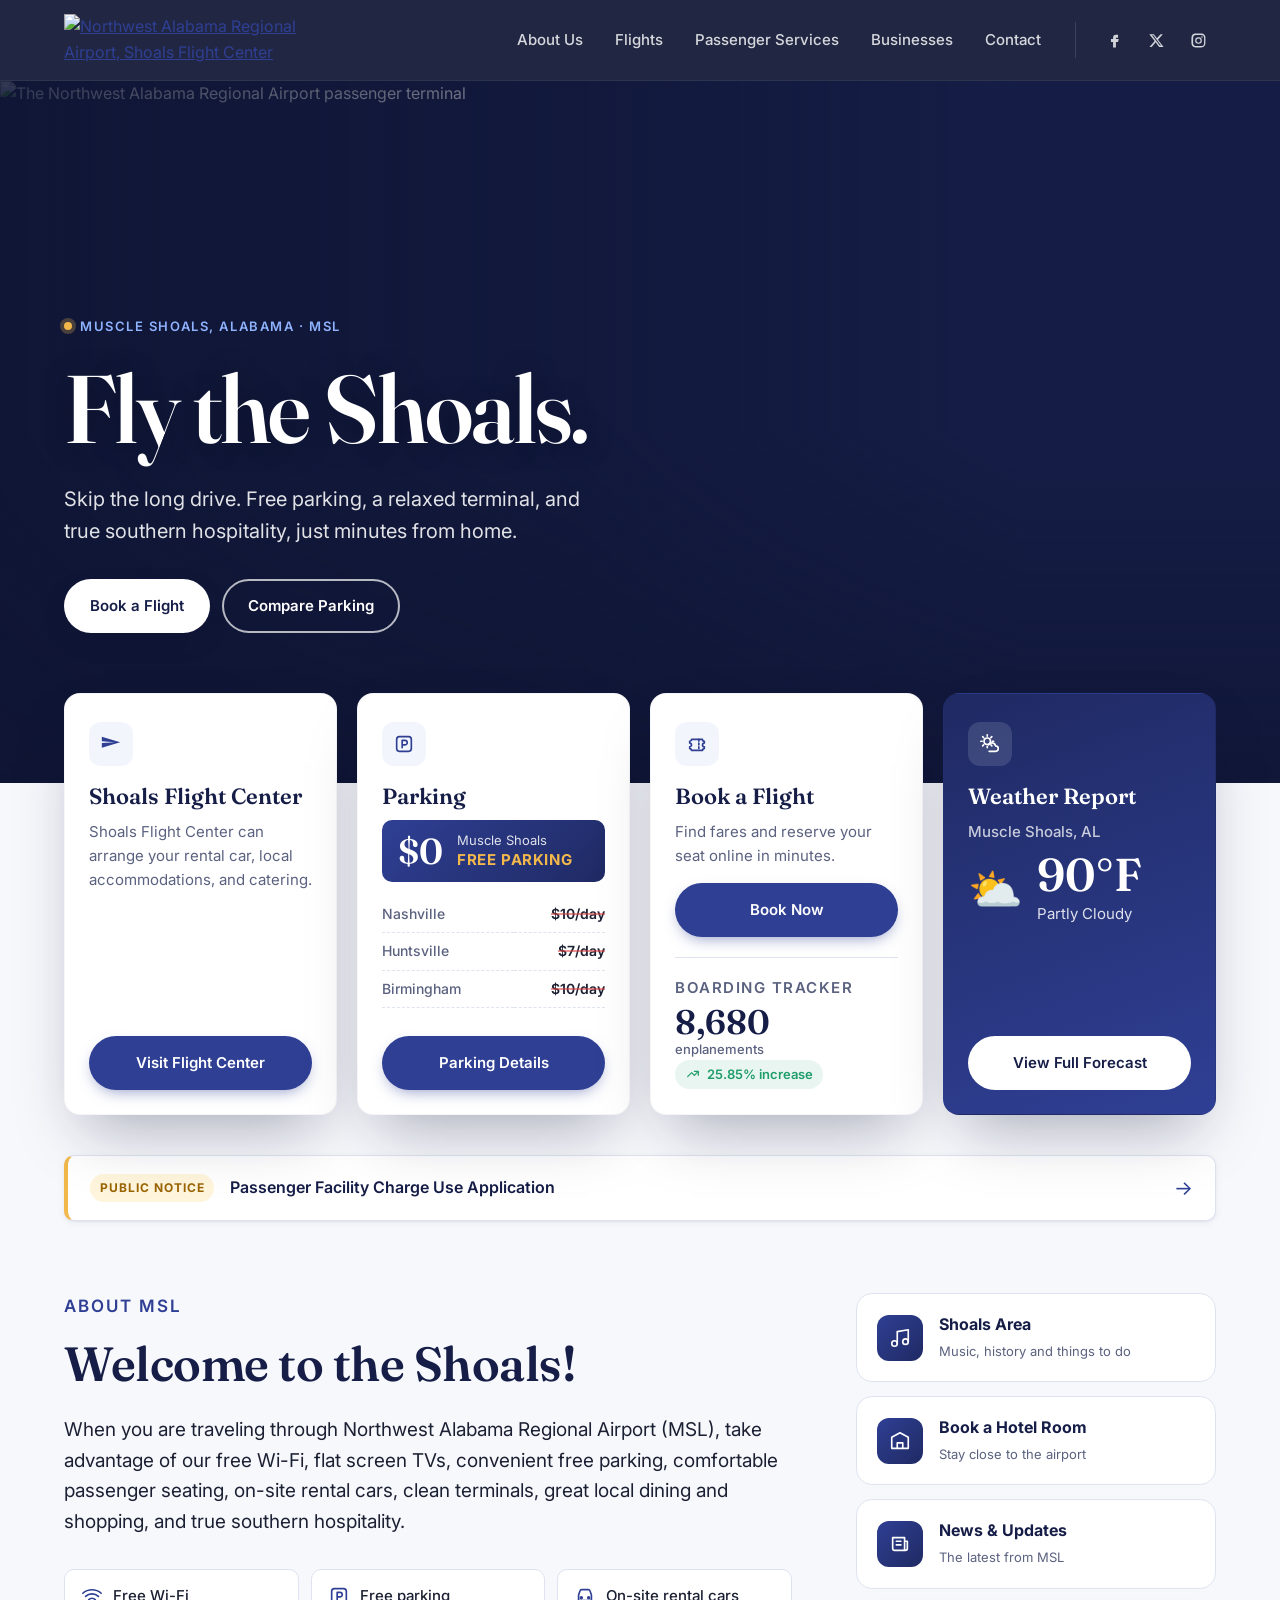
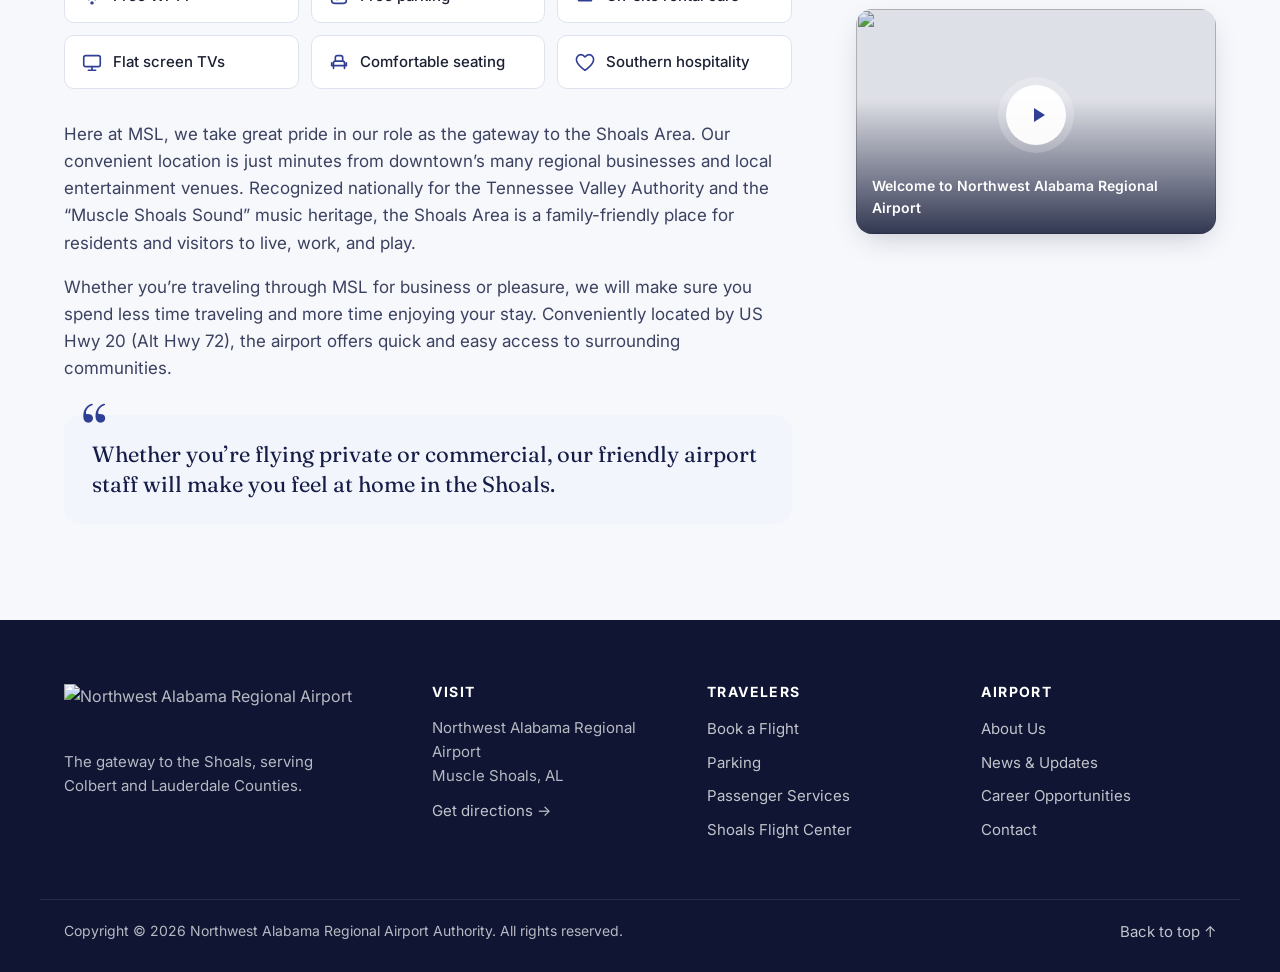
==== index.html @ 3398b5b1 "Rebuild Fly the Shoals home page with modern responsive design Single-page HTML/CSS/JS redesign of t" ====
<!doctype html>
<html lang="en">
<head>
  <meta charset="utf-8">
  <meta name="viewport" content="width=device-width, initial-scale=1">
  <title>Fly the Shoals | Northwest Alabama Regional Airport (MSL)</title>
  <meta name="description" content="Northwest Alabama Regional Airport (MSL) in Muscle Shoals. Free parking, free Wi-Fi, on-site rental cars and true southern hospitality. Fly the Shoals.">
  <link rel="preconnect" href="https://fonts.googleapis.com">
  <link rel="preconnect" href="https://fonts.gstatic.com" crossorigin>
  <link href="https://fonts.googleapis.com/css2?family=Fraunces:opsz,wght@9..144,500;9..144,600&family=Inter:wght@400;500;600;700&display=swap" rel="stylesheet">
  <link rel="stylesheet" href="styles.css">
</head>
<body>

  <a class="skip-link" href="#main">Skip to content</a>

  <!-- ============ HEADER ============ -->
  <header class="site-header" id="top">
    <div class="container header-inner">
      <a class="brand" href="#top" aria-label="Northwest Alabama Regional Airport, Shoals Flight Center: home">
        <img src="https://www.flytheshoals.com/images/nwa-airport-logo.png" alt="Northwest Alabama Regional Airport, Shoals Flight Center">
      </a>

      <button class="nav-toggle" aria-expanded="false" aria-controls="site-nav">
        <span class="sr-only">Menu</span>
        <span class="bar"></span><span class="bar"></span><span class="bar"></span>
      </button>

      <nav class="site-nav" id="site-nav" aria-label="Main">
        <ul class="nav-links">
          <li><a href="#welcome">About Us</a></li>
          <li><a href="#book">Flights</a></li>
          <li><a href="#services">Passenger Services</a></li>
          <li><a href="#flight-center">Businesses</a></li>
          <li><a href="#contact">Contact</a></li>
        </ul>
        <ul class="social" aria-label="Social media">
          <li><a href="https://www.facebook.com/" target="_blank" rel="noopener" aria-label="Facebook">
            <svg viewBox="0 0 24 24" aria-hidden="true"><path d="M14 8h3V4h-3c-2.8 0-4 1.7-4 4.3V10H7v4h3v8h4v-8h3l1-4h-4V8.6c0-.4.3-.6.6-.6z"/></svg></a></li>
          <li><a href="https://x.com/" target="_blank" rel="noopener" aria-label="X (Twitter)">
            <svg viewBox="0 0 24 24" aria-hidden="true"><path d="M17.8 3h3.1l-6.8 7.8L22 21h-6.3l-4.9-6.4L5.2 21H2.1l7.3-8.3L1.8 3h6.4l4.4 5.9zm-1.1 16.2h1.7L7.4 4.7H5.6z"/></svg></a></li>
          <li><a href="https://www.instagram.com/" target="_blank" rel="noopener" aria-label="Instagram">
            <svg viewBox="0 0 24 24" aria-hidden="true"><path d="M12 7.3A4.7 4.7 0 1012 16.7 4.7 4.7 0 0012 7.3zm0 7.7a3 3 0 110-6 3 3 0 010 6zm6-7.9a1.1 1.1 0 11-2.2 0 1.1 1.1 0 012.2 0zM21.9 8c-.1-1.6-.4-3-1.6-4.2S17.6 2.2 16 2.1C14.4 2 9.6 2 8 2.1 6.4 2.2 5 2.5 3.8 3.7S2.2 6.4 2.1 8C2 9.6 2 14.4 2.1 16c.1 1.6.4 3 1.6 4.2s2.6 1.5 4.2 1.6c1.6.1 6.4.1 8 0 1.6-.1 3-.4 4.2-1.6s1.5-2.6 1.6-4.2c.1-1.6.1-6.4 0-8zm-2.1 9.7a3.3 3.3 0 01-1.8 1.8c-1.3.5-4.3.4-5.7.4s-4.4.1-5.7-.4a3.3 3.3 0 01-1.8-1.8c-.5-1.3-.4-4.3-.4-5.7s-.1-4.4.4-5.7A3.3 3.3 0 016.3 4.5C7.6 4 10.6 4.1 12 4.1s4.4-.1 5.7.4a3.3 3.3 0 011.8 1.8c.5 1.3.4 4.3.4 5.7s.1 4.4-.4 5.7z"/></svg></a></li>
        </ul>
      </nav>
    </div>
  </header>

  <main id="main">

    <!-- ============ HERO ============ -->
    <section class="hero">
      <img class="hero-img" src="https://www.flytheshoals.com/images/home-banner-2.jpg?v=2" alt="The Northwest Alabama Regional Airport passenger terminal">
      <div class="hero-shade" aria-hidden="true"></div>
      <div class="container hero-inner">
        <p class="eyebrow"><span class="dot"></span> Muscle Shoals, Alabama &middot; MSL</p>
        <h1>Fly the Shoals.</h1>
        <p class="lead">Skip the long drive. Free parking, a relaxed terminal, and true southern hospitality, just minutes from home.</p>
        <div class="hero-actions">
          <a class="btn btn-light" href="https://www.flycontour.com/" target="_blank" rel="noopener">Book a Flight</a>
          <a class="btn btn-outline" href="#parking">Compare Parking</a>
        </div>
      </div>
    </section>

    <!-- ============ INFO CARDS ============ -->
    <section class="cards" aria-label="Airport at a glance">
      <div class="container cards-grid">

        <!-- Flight Center -->
        <article class="card" id="flight-center">
          <div class="card-icon"><svg viewBox="0 0 24 24" aria-hidden="true"><path d="M2 16l20-6-20-6v5l14 1-14 1z"/></svg></div>
          <h2>Shoals Flight Center</h2>
          <p>Shoals Flight Center can arrange your rental car, local accommodations, and catering.</p>
          <a class="btn btn-primary btn-block" href="#contact">Visit Flight Center</a>
        </article>

        <!-- Parking -->
        <article class="card card-parking" id="parking">
          <div class="card-icon"><svg viewBox="0 0 24 24" aria-hidden="true"><rect x="4" y="4" width="16" height="16" rx="3"/><path d="M10 16V8h3a2.5 2.5 0 010 5h-3"/></svg></div>
          <h2>Parking</h2>
          <div class="free-badge">
            <span class="free-price">$0</span>
            <span class="free-text">Muscle Shoals<br><strong>Free parking</strong></span>
          </div>
          <table class="parking-table">
            <caption class="sr-only">Daily parking at nearby airports</caption>
            <tbody>
              <tr><th scope="row">Nashville</th><td>$10/day</td></tr>
              <tr><th scope="row">Huntsville</th><td>$7/day</td></tr>
              <tr><th scope="row">Birmingham</th><td>$10/day</td></tr>
            </tbody>
          </table>
          <a class="btn btn-primary btn-block" href="#services">Parking Details</a>
        </article>

        <!-- Book + Tracker -->
        <article class="card" id="book">
          <div class="card-icon"><svg viewBox="0 0 24 24" aria-hidden="true"><path d="M4 9a2 2 0 002-2h12a2 2 0 002 2v2a2 2 0 000 4v2a2 2 0 00-2 2H6a2 2 0 00-2-2v-2a2 2 0 000-4z"/><path d="M14 7v12" stroke-dasharray="2 2"/></svg></div>
          <h2>Book a Flight</h2>
          <p>Find fares and reserve your seat online in minutes.</p>
          <a class="btn btn-primary btn-block" href="https://www.flycontour.com/" target="_blank" rel="noopener">Book Now</a>
          <div class="tracker">
            <p class="tracker-label">Boarding Tracker</p>
            <p class="tracker-num"><span data-count="8680">8,680</span><small>enplanements</small></p>
            <p class="tracker-trend">
              <svg viewBox="0 0 24 24" aria-hidden="true"><path d="M4 16l6-6 4 4 6-6M14 8h6v6"/></svg>
              25.85% increase
            </p>
          </div>
        </article>

        <!-- Weather -->
        <article class="card card-weather" aria-live="polite">
          <div class="card-icon"><svg viewBox="0 0 24 24" aria-hidden="true"><circle cx="9" cy="9" r="3.5"/><path d="M9 2v1.5M9 14.5V16M2 9h1.5M14.5 9H16M4 4l1 1M13 13l1 1M4 14l1-1M13 5l1-1"/><path d="M11 20h7a3 3 0 000-6 4 4 0 00-7.5-1"/></svg></div>
          <h2>Weather Report</h2>
          <p class="wx-place">Muscle Shoals, AL</p>
          <div class="wx-now">
            <span class="wx-emoji" id="wx-emoji" aria-hidden="true">&#9925;</span>
            <div>
              <span class="wx-temp" id="wx-temp">90&deg;F</span>
              <span class="wx-desc" id="wx-desc">Partly Cloudy</span>
            </div>
          </div>
          <p class="wx-extra" id="wx-extra">&nbsp;</p>
          <a class="btn btn-primary btn-block" href="https://forecast.weather.gov/MapClick.php?lat=34.7448&lon=-87.61" target="_blank" rel="noopener">View Full Forecast</a>
        </article>

      </div>
    </section>

    <!-- ============ NOTICE ============ -->
    <div class="container">
      <a class="notice" href="#">
        <span class="notice-tag">Public Notice</span>
        <span class="notice-text">Passenger Facility Charge Use Application</span>
        <span class="notice-arrow" aria-hidden="true">&rarr;</span>
      </a>
    </div>

    <!-- ============ WELCOME + SIDEBAR ============ -->
    <section class="section" id="welcome">
      <div class="container welcome-grid">

        <div class="welcome-copy">
          <p class="eyebrow dark">About MSL</p>
          <h2>Welcome to the Shoals!</h2>
          <p class="intro">When you are traveling through Northwest Alabama Regional Airport (MSL), take advantage of our free Wi-Fi, flat screen TVs, convenient free parking, comfortable passenger seating, on-site rental cars, clean terminals, great local dining and shopping, and true southern hospitality.</p>

          <ul class="amenities" id="services" aria-label="Passenger amenities">
            <li><svg viewBox="0 0 24 24" aria-hidden="true"><path d="M2 9a15 15 0 0120 0M5 12.5a10 10 0 0114 0M8.5 16a5 5 0 017 0"/><circle cx="12" cy="19.5" r="1"/></svg>Free Wi-Fi</li>
            <li><svg viewBox="0 0 24 24" aria-hidden="true"><rect x="4" y="4" width="16" height="16" rx="3"/><path d="M10 16V8h3a2.5 2.5 0 010 5h-3"/></svg>Free parking</li>
            <li><svg viewBox="0 0 24 24" aria-hidden="true"><path d="M5 11l1.5-4.5A2 2 0 018.4 5h7.2a2 2 0 011.9 1.5L19 11v6H5z"/><circle cx="8" cy="14" r="1"/><circle cx="16" cy="14" r="1"/></svg>On-site rental cars</li>
            <li><svg viewBox="0 0 24 24" aria-hidden="true"><rect x="3" y="5" width="18" height="12" rx="2"/><path d="M8 21h8M12 17v4"/></svg>Flat screen TVs</li>
            <li><svg viewBox="0 0 24 24" aria-hidden="true"><path d="M6 19v-6a2 2 0 012-2h8a2 2 0 012 2v6M4 13v3h16v-3M8 11V7a2 2 0 012-2h4a2 2 0 012 2v4"/></svg>Comfortable seating</li>
            <li><svg viewBox="0 0 24 24" aria-hidden="true"><path d="M12 21s-7-4.5-9-9.5C1.6 7.8 4 4 7.5 4c2 0 3.5 1.2 4.5 2.5C13 5.2 14.5 4 16.5 4 20 4 22.4 7.8 21 11.5c-2 5-9 9.5-9 9.5z"/></svg>Southern hospitality</li>
          </ul>

          <p>Here at MSL, we take great pride in our role as the gateway to the Shoals Area. Our convenient location is just minutes from downtown&rsquo;s many regional businesses and local entertainment venues. Recognized nationally for the Tennessee Valley Authority and the &ldquo;Muscle Shoals Sound&rdquo; music heritage, the Shoals Area is a family-friendly place for residents and visitors to live, work, and play.</p>
          <p>Whether you&rsquo;re traveling through MSL for business or pleasure, we will make sure you spend less time traveling and more time enjoying your stay. Conveniently located by US Hwy 20 (Alt Hwy 72), the airport offers quick and easy access to surrounding communities.</p>
          <blockquote>Whether you&rsquo;re flying private or commercial, our friendly airport staff will make you feel at home in the Shoals.</blockquote>
        </div>

        <aside class="sidebar" aria-label="Explore">
          <a class="side-link" href="#">
            <span class="side-icon"><svg viewBox="0 0 24 24" aria-hidden="true"><path d="M9 18V5l12-2v13"/><circle cx="6" cy="18" r="3"/><circle cx="18" cy="16" r="3"/></svg></span>
            <span><strong>Shoals Area</strong><small>Music, history and things to do</small></span>
          </a>
          <a class="side-link" href="#">
            <span class="side-icon"><svg viewBox="0 0 24 24" aria-hidden="true"><path d="M3 20V8l9-5 9 5v12M3 20h18M9 20v-6h6v6"/></svg></span>
            <span><strong>Book a Hotel Room</strong><small>Stay close to the airport</small></span>
          </a>
          <a class="side-link" href="#">
            <span class="side-icon"><svg viewBox="0 0 24 24" aria-hidden="true"><path d="M4 5h13v14H6a2 2 0 01-2-2zM17 9h3v8a2 2 0 01-2 2M8 9h5M8 13h5"/></svg></span>
            <span><strong>News &amp; Updates</strong><small>The latest from MSL</small></span>
          </a>

          <div class="side-video">
            <img src="https://www.flytheshoals.com/images/home-banner-2.jpg?v=2" alt="">
            <a class="play" href="#" aria-label="Watch the welcome video">
              <svg viewBox="0 0 24 24" aria-hidden="true"><path d="M8 5v14l11-7z"/></svg>
            </a>
            <span class="side-video-label">Welcome to Northwest Alabama Regional Airport</span>
          </div>
        </aside>

      </div>
    </section>

  </main>

  <!-- ============ FOOTER ============ -->
  <footer class="site-footer" id="contact">
    <div class="container footer-grid">
      <div class="footer-brand">
        <img src="https://www.flytheshoals.com/images/nwa-airport-logo.png" alt="Northwest Alabama Regional Airport">
        <p>The gateway to the Shoals, serving Colbert and Lauderdale Counties.</p>
      </div>
      <div>
        <h3>Visit</h3>
        <address>Northwest Alabama Regional Airport<br>Muscle Shoals, AL</address>
        <a href="https://maps.google.com/?q=Northwest+Alabama+Regional+Airport+Muscle+Shoals" target="_blank" rel="noopener">Get directions &rarr;</a>
      </div>
      <div>
        <h3>Travelers</h3>
        <ul>
          <li><a href="#book">Book a Flight</a></li>
          <li><a href="#parking">Parking</a></li>
          <li><a href="#services">Passenger Services</a></li>
          <li><a href="#flight-center">Shoals Flight Center</a></li>
        </ul>
      </div>
      <div>
        <h3>Airport</h3>
        <ul>
          <li><a href="#welcome">About Us</a></li>
          <li><a href="#">News &amp; Updates</a></li>
          <li><a href="#">Career Opportunities</a></li>
          <li><a href="#contact">Contact</a></li>
        </ul>
      </div>
    </div>
    <div class="container footer-bottom">
      <p>Copyright &copy; <span id="year">2026</span> Northwest Alabama Regional Airport Authority. All rights reserved.</p>
      <a href="#top">Back to top &uarr;</a>
    </div>
  </footer>

  <script src="script.js"></script>
</body>
</html>
---- styles.css ----
/* ==========================================================
   Fly the Shoals — Northwest Alabama Regional Airport
   ========================================================== */

:root {
  --navy-900: #0f1533;
  --navy-800: #161e48;
  --navy-700: #1f2a63;
  --blue-600: #2f3f94;   /* logo blue */
  --blue-500: #3d50b0;
  --blue-100: #e6e9f7;
  --blue-50:  #f3f5fc;
  --sky:      #8fb3ff;
  --gold:     #f2b84b;
  --green:    #1f9d6b;
  --ink:      #1b2033;
  --muted:    #5b6280;
  --line:     #dfe3f0;
  --bg:       #f7f8fc;
  --white:    #ffffff;

  --radius: 16px;
  --radius-sm: 10px;
  --shadow-sm: 0 1px 2px rgba(15, 21, 51, .06), 0 2px 8px rgba(15, 21, 51, .05);
  --shadow:    0 10px 30px -10px rgba(15, 21, 51, .25);
  --shadow-lg: 0 30px 60px -20px rgba(15, 21, 51, .35);

  --font-sans: "Inter", system-ui, -apple-system, "Segoe UI", Roboto, sans-serif;
  --font-serif: "Fraunces", Georgia, serif;
  --container: 1200px;
}

*, *::before, *::after { box-sizing: border-box; }
html { scroll-behavior: smooth; scroll-padding-top: 90px; }
body {
  margin: 0;
  font-family: var(--font-sans);
  font-size: 16px;
  line-height: 1.6;
  color: var(--ink);
  background: var(--bg);
  -webkit-font-smoothing: antialiased;
}
img { max-width: 100%; display: block; }
a { color: var(--blue-600); }
h1, h2, h3 { line-height: 1.15; margin: 0 0 .5em; }
p { margin: 0 0 1em; }

.container {
  width: 100%;
  max-width: var(--container);
  margin: 0 auto;
  padding: 0 24px;
}

.sr-only {
  position: absolute; width: 1px; height: 1px; padding: 0; margin: -1px;
  overflow: hidden; clip: rect(0 0 0 0); white-space: nowrap; border: 0;
}
.skip-link {
  position: absolute; left: 16px; top: -60px; z-index: 100;
  background: var(--white); color: var(--navy-900);
  padding: 10px 16px; border-radius: 8px; font-weight: 600;
}
.skip-link:focus { top: 12px; }

:focus-visible { outline: 3px solid var(--gold); outline-offset: 3px; border-radius: 6px; }

/* ---------- Buttons ---------- */
.btn {
  display: inline-flex; align-items: center; justify-content: center; gap: 8px;
  padding: 13px 24px;
  border-radius: 999px;
  font-weight: 600; font-size: 15px;
  text-decoration: none;
  border: 2px solid transparent;
  transition: transform .15s ease, background .2s ease, box-shadow .2s ease, color .2s ease;
  cursor: pointer;
}
.btn:hover { transform: translateY(-1px); }
.btn-primary { background: var(--blue-600); color: var(--white); box-shadow: 0 6px 16px -6px rgba(47, 63, 148, .6); }
.btn-primary:hover { background: var(--blue-500); }
.btn-light { background: var(--white); color: var(--navy-800); box-shadow: var(--shadow); }
.btn-light:hover { background: var(--blue-50); }
.btn-outline { border-color: rgba(255,255,255,.7); color: var(--white); backdrop-filter: blur(4px); }
.btn-outline:hover { background: rgba(255,255,255,.12); border-color: var(--white); }
.btn-block { width: 100%; margin-top: auto; }

.eyebrow {
  display: inline-flex; align-items: center; gap: 8px;
  font-size: 13px; font-weight: 600; letter-spacing: .12em; text-transform: uppercase;
  color: var(--sky); margin-bottom: 16px;
}
.eyebrow.dark { color: var(--blue-600); }
.eyebrow .dot {
  width: 8px; height: 8px; border-radius: 50%; background: var(--gold);
  box-shadow: 0 0 0 4px rgba(242, 184, 75, .25);
}

/* ---------- Header ---------- */
.site-header {
  position: sticky; top: 0; z-index: 50;
  background: rgba(15, 21, 51, .92);
  backdrop-filter: saturate(140%) blur(10px);
  border-bottom: 1px solid rgba(255,255,255,.06);
  transition: box-shadow .2s ease;
}
.site-header.scrolled { box-shadow: 0 8px 24px -12px rgba(0,0,0,.5); }
.header-inner { display: flex; align-items: center; justify-content: space-between; height: 80px; }
.brand { flex-shrink: 0; }
.brand img { height: 52px; width: auto; max-width: 240px; object-fit: contain; }

.site-nav { display: flex; align-items: center; gap: 20px; }
.nav-links { display: flex; gap: 4px; list-style: none; margin: 0; padding: 0; }
.nav-links a {
  display: block; padding: 8px 14px; border-radius: 999px;
  color: rgba(255,255,255,.82); text-decoration: none; font-weight: 500; font-size: 15px;
  white-space: nowrap;
  transition: background .2s, color .2s;
}
.nav-links a:hover { background: rgba(255,255,255,.08); color: var(--white); }

.social { display: flex; gap: 6px; list-style: none; margin: 0; padding: 0 0 0 20px; border-left: 1px solid rgba(255,255,255,.12); }
.social a {
  display: grid; place-items: center; width: 36px; height: 36px; border-radius: 50%;
  color: rgba(255,255,255,.8); transition: background .2s, color .2s;
}
.social a:hover { background: var(--blue-600); color: var(--white); }
.social svg { width: 17px; height: 17px; fill: currentColor; }

.nav-toggle {
  display: none; background: none; border: 0; padding: 10px; cursor: pointer;
  flex-direction: column; gap: 5px;
}
.nav-toggle .bar { display: block; width: 24px; height: 2px; background: var(--white); border-radius: 2px; transition: transform .25s, opacity .25s; }
.nav-toggle[aria-expanded="true"] .bar:nth-child(2) { transform: translateY(7px) rotate(45deg); }
.nav-toggle[aria-expanded="true"] .bar:nth-child(3) { opacity: 0; }
.nav-toggle[aria-expanded="true"] .bar:nth-child(4) { transform: translateY(-7px) rotate(-45deg); }

/* ---------- Hero ---------- */
.hero {
  position: relative;
  min-height: min(78vh, 720px);
  display: flex; align-items: flex-end;
  color: var(--white);
  overflow: hidden;
  background: var(--navy-800);
}
.hero-img {
  position: absolute; inset: 0; width: 100%; height: 100%;
  object-fit: cover; object-position: center 40%;
  animation: heroZoom 18s ease-out forwards;
}
@keyframes heroZoom { from { transform: scale(1.08); } to { transform: scale(1); } }
.hero-shade {
  position: absolute; inset: 0;
  background:
    linear-gradient(90deg, rgba(15,21,51,.85) 0%, rgba(15,21,51,.55) 45%, rgba(15,21,51,.05) 80%),
    linear-gradient(0deg, rgba(15,21,51,.75) 0%, rgba(15,21,51,0) 50%);
}
.hero-inner { position: relative; padding-top: 120px; padding-bottom: 150px; }
.hero h1 {
  font-family: var(--font-serif); font-weight: 600;
  font-size: clamp(48px, 8vw, 96px);
  letter-spacing: -.02em;
  margin-bottom: 20px;
  text-shadow: 0 2px 30px rgba(0,0,0,.25);
}
.hero .lead { font-size: clamp(17px, 1.6vw, 20px); max-width: 520px; color: rgba(255,255,255,.88); margin-bottom: 32px; }
.hero-actions { display: flex; flex-wrap: wrap; gap: 12px; }

/* ---------- Info cards ---------- */
.cards { position: relative; z-index: 2; margin-top: -90px; }
.cards-grid { display: grid; grid-template-columns: repeat(4, 1fr); gap: 20px; }
.card {
  display: flex; flex-direction: column;
  background: var(--white);
  border-radius: var(--radius);
  padding: 28px 24px 24px;
  box-shadow: var(--shadow-lg);
  border: 1px solid rgba(15,21,51,.04);
  transition: transform .25s ease;
}
.card:hover { transform: translateY(-4px); }
.card h2 { font-family: var(--font-serif); font-weight: 600; font-size: 22px; color: var(--navy-800); }
.card p { color: var(--muted); font-size: 15px; }
.card-icon {
  width: 44px; height: 44px; border-radius: 12px;
  display: grid; place-items: center;
  background: var(--blue-50); color: var(--blue-600);
  margin-bottom: 18px;
}
.card-icon svg, .amenities svg, .side-icon svg, .tracker-trend svg {
  width: 22px; height: 22px; fill: none; stroke: currentColor; stroke-width: 1.8; stroke-linecap: round; stroke-linejoin: round;
}
#flight-center .card-icon svg { fill: currentColor; stroke: none; }

/* Parking */
.free-badge {
  display: flex; align-items: center; gap: 14px;
  background: linear-gradient(135deg, var(--blue-600), var(--navy-700));
  color: var(--white); border-radius: var(--radius-sm);
  padding: 12px 16px; margin-bottom: 14px;
}
.free-price { font-family: var(--font-serif); font-size: 36px; font-weight: 600; line-height: 1; }
.free-text { font-size: 13px; line-height: 1.35; color: rgba(255,255,255,.85); }
.free-text strong { color: var(--gold); font-size: 15px; text-transform: uppercase; letter-spacing: .04em; }
.parking-table { width: 100%; border-collapse: collapse; font-size: 14px; margin-bottom: 18px; }
.parking-table th, .parking-table td { padding: 7px 0; border-bottom: 1px dashed var(--line); }
.parking-table th { text-align: left; font-weight: 500; color: var(--muted); }
.parking-table td { text-align: right; font-weight: 600; color: var(--ink); text-decoration: line-through; text-decoration-color: rgba(220, 60, 60, .55); text-decoration-thickness: 2px; }

/* Tracker */
.tracker { margin-top: 20px; padding-top: 18px; border-top: 1px solid var(--line); }
.tracker-label { font-size: 12px; font-weight: 600; letter-spacing: .1em; text-transform: uppercase; color: var(--muted); margin-bottom: 4px !important; }
.card .tracker-num { font-family: var(--font-serif); font-size: 34px; font-weight: 600; color: var(--navy-800) !important; margin-bottom: 4px !important; line-height: 1.1; }
.tracker-num small { display: block; font-family: var(--font-sans); font-size: 13px; font-weight: 500; color: var(--muted); }
.tracker-trend {
  display: inline-flex; align-items: center; gap: 6px; margin: 0 !important;
  background: rgba(31, 157, 107, .1); color: var(--green) !important;
  font-weight: 600; font-size: 13px !important; padding: 4px 10px; border-radius: 999px;
}
.tracker-trend svg { width: 16px; height: 16px; }
#book .btn-block { margin-top: 0; }

/* Weather */
.card-weather { background: linear-gradient(160deg, var(--navy-700), var(--blue-600)); color: var(--white); }
.card-weather h2 { color: var(--white); }
.card-weather .card-icon { background: rgba(255,255,255,.12); color: var(--white); }
.wx-place { color: rgba(255,255,255,.75) !important; font-weight: 500; margin-bottom: 8px !important; }
.wx-now { display: flex; align-items: center; gap: 14px; }
.wx-emoji { font-size: 44px; line-height: 1; }
.wx-temp { display: block; font-family: var(--font-serif); font-size: 46px; font-weight: 600; line-height: 1; }
.wx-desc { display: block; color: rgba(255,255,255,.85); font-size: 15px; margin-top: 4px; }
.wx-extra { color: rgba(255,255,255,.7) !important; font-size: 13px !important; margin: 12px 0 18px !important; }
.card-weather .btn-primary { background: var(--white); color: var(--navy-800); box-shadow: none; }
.card-weather .btn-primary:hover { background: var(--blue-50); }

/* ---------- Notice ---------- */
.notice {
  display: flex; align-items: center; gap: 16px;
  margin: 40px 0 0;
  padding: 16px 22px;
  background: var(--white);
  border: 1px solid var(--line);
  border-left: 4px solid var(--gold);
  border-radius: var(--radius-sm);
  text-decoration: none; color: var(--ink);
  box-shadow: var(--shadow-sm);
  transition: border-color .2s, box-shadow .2s;
}
.notice:hover { box-shadow: var(--shadow); }
.notice-tag {
  flex-shrink: 0; font-size: 12px; font-weight: 700; letter-spacing: .08em; text-transform: uppercase;
  background: #fff4dc; color: #9a6400; padding: 4px 10px; border-radius: 999px;
}
.notice-text { font-weight: 600; color: var(--navy-800); }
.notice-arrow { margin-left: auto; color: var(--blue-600); font-size: 20px; transition: transform .2s; }
.notice:hover .notice-arrow { transform: translateX(4px); }

/* ---------- Welcome ---------- */
.section { padding: 72px 0 96px; }
.welcome-grid { display: grid; grid-template-columns: 1fr 360px; gap: 64px; align-items: start; }
.welcome-copy h2 {
  font-family: var(--font-serif); font-weight: 600;
  font-size: clamp(34px, 4vw, 48px); color: var(--navy-800); letter-spacing: -.01em;
}
.welcome-copy p { color: #3b4160; font-size: 17px; }
.welcome-copy .intro { font-size: 19px; color: var(--ink); }

.amenities {
  list-style: none; padding: 0; margin: 32px 0;
  display: grid; grid-template-columns: repeat(3, 1fr); gap: 12px;
}
.amenities li {
  display: flex; align-items: center; gap: 10px;
  background: var(--white); border: 1px solid var(--line);
  border-radius: var(--radius-sm); padding: 14px 16px;
  font-weight: 500; font-size: 15px;
}
.amenities svg { color: var(--blue-600); flex-shrink: 0; }

blockquote {
  margin: 32px 0 0; padding: 24px 28px;
  background: var(--blue-50); border-radius: var(--radius);
  font-family: var(--font-serif); font-size: 22px; line-height: 1.4; color: var(--navy-800);
  position: relative;
}
blockquote::before {
  content: "\201C"; position: absolute; top: -18px; left: 18px;
  font-size: 72px; color: var(--blue-600); line-height: 1;
}

/* Sidebar */
.sidebar { display: flex; flex-direction: column; gap: 14px; position: sticky; top: 104px; }
.side-link {
  display: flex; align-items: center; gap: 16px;
  padding: 18px 20px;
  background: var(--white); border: 1px solid var(--line); border-radius: var(--radius);
  text-decoration: none; color: var(--ink);
  transition: transform .2s, box-shadow .2s, border-color .2s;
}
.side-link:hover { transform: translateX(4px); box-shadow: var(--shadow); border-color: transparent; }
.side-link strong { display: block; color: var(--navy-800); font-size: 16px; }
.side-link small { color: var(--muted); font-size: 13px; }
.side-icon {
  flex-shrink: 0; width: 46px; height: 46px; border-radius: 12px;
  display: grid; place-items: center;
  background: linear-gradient(135deg, var(--blue-600), var(--navy-700)); color: var(--white);
}

.side-video {
  position: relative; margin-top: 6px; border-radius: var(--radius); overflow: hidden;
  aspect-ratio: 16 / 10; box-shadow: var(--shadow);
}
.side-video img { width: 100%; height: 100%; object-fit: cover; }
.side-video::after { content: ""; position: absolute; inset: 0; background: linear-gradient(0deg, rgba(15,21,51,.85), rgba(15,21,51,.1) 60%); pointer-events: none; }
.play {
  position: absolute; z-index: 1; top: 50%; left: 50%; transform: translate(-50%, -60%);
  width: 60px; height: 60px; border-radius: 50%;
  display: grid; place-items: center;
  background: rgba(255,255,255,.95); color: var(--blue-600);
  box-shadow: 0 0 0 8px rgba(255,255,255,.2);
  transition: transform .2s;
}
.play:hover { transform: translate(-50%, -60%) scale(1.08); }
.play svg { width: 24px; height: 24px; fill: currentColor; margin-left: 3px; }
.side-video-label { position: absolute; z-index: 1; left: 16px; right: 16px; bottom: 14px; color: var(--white); font-weight: 600; font-size: 14px; }

/* ---------- Footer ---------- */
.site-footer { background: var(--navy-900); color: rgba(255,255,255,.7); padding-top: 64px; }
.footer-grid { display: grid; grid-template-columns: 1.4fr 1fr 1fr 1fr; gap: 40px; padding-bottom: 48px; }
.footer-brand img { height: 50px; width: auto; margin-bottom: 16px; }
.footer-brand p { max-width: 280px; font-size: 15px; }
.site-footer h3 { color: var(--white); font-size: 14px; letter-spacing: .1em; text-transform: uppercase; margin-bottom: 16px; }
.site-footer ul { list-style: none; margin: 0; padding: 0; }
.site-footer li { margin-bottom: 8px; }
.site-footer a { color: rgba(255,255,255,.75); text-decoration: none; font-size: 15px; }
.site-footer a:hover { color: var(--white); }
.site-footer address { font-style: normal; font-size: 15px; margin-bottom: 10px; }
.footer-bottom {
  display: flex; justify-content: space-between; align-items: center; gap: 16px; flex-wrap: wrap;
  border-top: 1px solid rgba(255,255,255,.1); padding-top: 20px; padding-bottom: 28px; font-size: 14px;
}
.footer-bottom p { margin: 0; }

/* ---------- Reveal animation ---------- */
.reveal { opacity: 0; transform: translateY(18px); transition: opacity .6s ease, transform .6s ease; }
.reveal.in { opacity: 1; transform: none; }

/* ---------- Responsive ---------- */
@media (max-width: 1080px) {
  .cards-grid { grid-template-columns: repeat(2, 1fr); }
  .welcome-grid { grid-template-columns: 1fr; gap: 48px; }
  .sidebar { position: static; display: grid; grid-template-columns: repeat(3, 1fr); }
  .side-video { grid-column: 1 / -1; aspect-ratio: 21 / 9; }
  .footer-grid { grid-template-columns: 1fr 1fr; }
}

@media (max-width: 980px) {
  .nav-toggle { display: flex; }
  .site-nav {
    position: absolute; top: 80px; left: 0; right: 0;
    flex-direction: column; align-items: stretch; gap: 16px;
    background: var(--navy-900); padding: 16px 24px 24px;
    border-bottom: 1px solid rgba(255,255,255,.08);
    display: none;
  }
  .site-nav.open { display: flex; }
  .nav-links { flex-direction: column; }
  .nav-links a { padding: 12px 8px; border-radius: 8px; font-size: 17px; }
  .social { border-left: 0; padding: 12px 0 0; border-top: 1px solid rgba(255,255,255,.1); }
  .amenities { grid-template-columns: repeat(2, 1fr); }
  .sidebar { grid-template-columns: 1fr; }
}

@media (max-width: 600px) {
  .container { padding: 0 16px; }
  .header-inner { height: 70px; }
  .brand img { height: 42px; }
  .site-nav { top: 70px; padding: 16px; }
  .hero { min-height: 560px; }
  .hero-inner { padding-top: 80px; padding-bottom: 120px; }
  .hero-shade { background: linear-gradient(0deg, rgba(15,21,51,.92) 10%, rgba(15,21,51,.35) 100%); }
  .cards { margin-top: -70px; }
  .cards-grid { grid-template-columns: 1fr; }
  .notice { flex-wrap: wrap; gap: 8px 12px; }
  .section { padding: 56px 0 72px; }
  .amenities { grid-template-columns: 1fr 1fr; gap: 8px; }
  .amenities li { padding: 12px; font-size: 14px; }
  blockquote { font-size: 19px; padding: 22px; }
  .footer-grid { grid-template-columns: 1fr; gap: 32px; }
}

@media (prefers-reduced-motion: reduce) {
  html { scroll-behavior: auto; }
  *, *::before, *::after { animation: none !important; transition: none !important; }
  .reveal { opacity: 1; transform: none; }
}
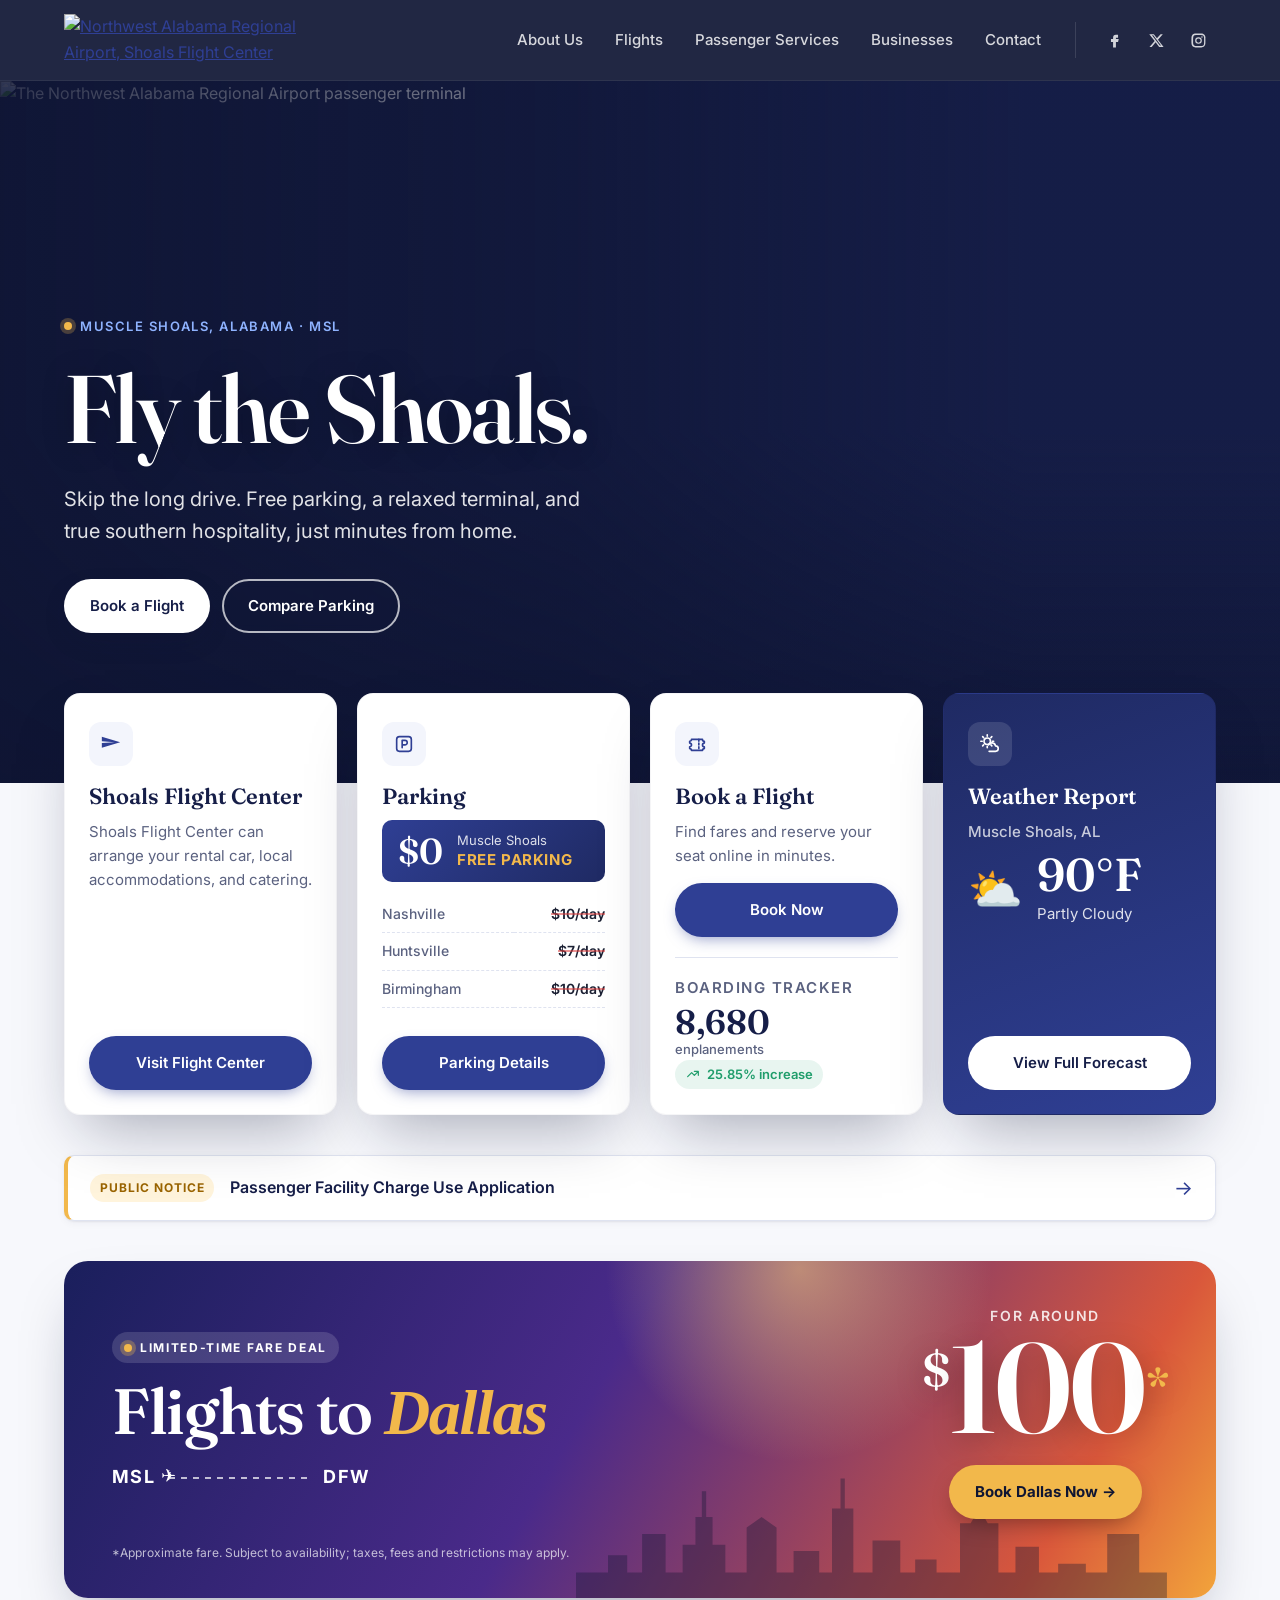
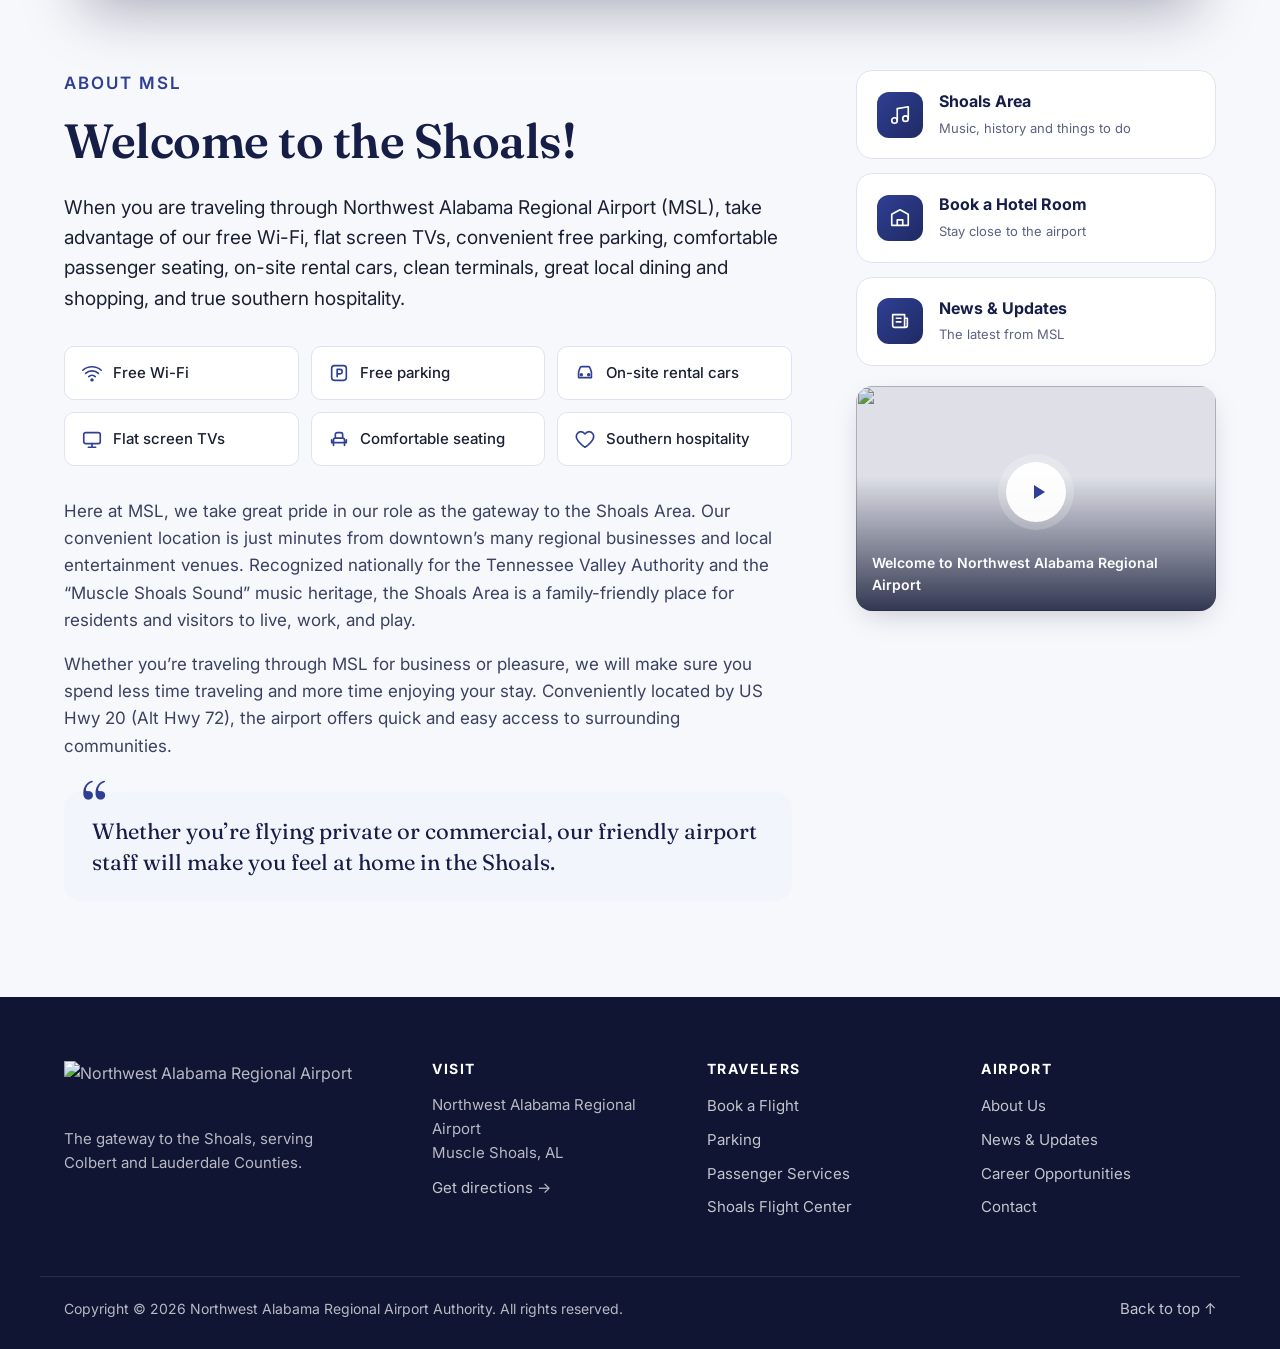
==== commit 04c83fbd: "Add Dallas fare promo banner to home page Mid-page ad between the public notice and welcome section " ====
--- a/index.html
+++ b/index.html
@@ -138,6 +138,36 @@
       </a>
     </div>
 
+    <!-- ============ PROMO: DALLAS ============ -->
+    <section class="promo" aria-labelledby="promo-title">
+      <div class="container">
+        <div class="promo-card">
+          <div class="promo-glow" aria-hidden="true"></div>
+          <svg class="promo-skyline" viewBox="0 0 600 120" preserveAspectRatio="xMaxYMax meet" aria-hidden="true">
+            <path d="M0 120V96h30V80h18v16h14V60h22v36h16V70h12V44h6V20h4v24h6v26h12v26h20V54l14-10 14 10v42h16V76h24v20h12V36h8V8h4v28h8v60h18V66h26v30h14V84h20v12h22V50h10l8-14 8 14h10v46h16V72h22v24h18V88h26v8h20V60h30v36h26v24z"/>
+          </svg>
+
+          <div class="promo-copy">
+            <p class="promo-tag"><span class="dot"></span> Limited-time fare deal</p>
+            <h2 id="promo-title">Flights to <span>Dallas</span></h2>
+            <div class="promo-route" aria-label="Muscle Shoals to Dallas">
+              <span>MSL</span>
+              <span class="promo-path" aria-hidden="true"><span class="promo-plane">&#9992;</span></span>
+              <span>DFW</span>
+            </div>
+          </div>
+
+          <div class="promo-price">
+            <p class="promo-from">For around</p>
+            <p class="promo-amount"><sup>$</sup>100<sup class="promo-star">*</sup></p>
+            <a class="btn btn-gold" href="https://www.flycontour.com/" target="_blank" rel="noopener">Book Dallas Now &rarr;</a>
+          </div>
+
+          <p class="promo-fine">*Approximate fare. Subject to availability; taxes, fees and restrictions may apply.</p>
+        </div>
+      </div>
+    </section>
+
     <!-- ============ WELCOME + SIDEBAR ============ -->
     <section class="section" id="welcome">
       <div class="container welcome-grid">
--- a/styles.css
+++ b/styles.css
@@ -258,6 +258,67 @@
 .notice-arrow { margin-left: auto; color: var(--blue-600); font-size: 20px; transition: transform .2s; }
 .notice:hover .notice-arrow { transform: translateX(4px); }
 
+/* ---------- Promo: Dallas ---------- */
+.promo { padding: 40px 0 0; }
+.promo-card {
+  position: relative; overflow: hidden; isolation: isolate;
+  display: grid; grid-template-columns: 1fr auto; align-items: center; gap: 24px 40px;
+  padding: 44px 48px 36px;
+  border-radius: 24px;
+  color: var(--white);
+  background: linear-gradient(120deg, #1a1f5c 0%, #4a2a8a 45%, #d9573b 85%, #f2a43b 100%);
+  box-shadow: var(--shadow-lg);
+}
+.promo-glow {
+  position: absolute; z-index: -1; right: 18%; top: -60%;
+  width: 420px; height: 420px; border-radius: 50%;
+  background: radial-gradient(circle, rgba(255, 210, 120, .55), rgba(255, 210, 120, 0) 65%);
+  animation: promoPulse 6s ease-in-out infinite;
+}
+@keyframes promoPulse { 50% { transform: scale(1.12); opacity: .8; } }
+.promo-skyline {
+  position: absolute; z-index: -1; right: 0; bottom: 0;
+  width: 70%; max-width: 640px; height: auto;
+  fill: rgba(15, 21, 51, .35);
+}
+.promo-tag {
+  display: inline-flex; align-items: center; gap: 8px;
+  font-size: 12px; font-weight: 700; letter-spacing: .14em; text-transform: uppercase;
+  background: rgba(255,255,255,.14); padding: 6px 12px; border-radius: 999px; margin-bottom: 16px;
+}
+.promo-tag .dot { width: 8px; height: 8px; border-radius: 50%; background: var(--gold); box-shadow: 0 0 0 4px rgba(242,184,75,.3); }
+.promo-copy h2 {
+  font-family: var(--font-serif); font-weight: 600;
+  font-size: clamp(38px, 5.5vw, 64px); letter-spacing: -.02em; line-height: 1; margin-bottom: 18px;
+}
+.promo-copy h2 span { color: var(--gold); font-style: italic; }
+.promo-route { display: flex; align-items: center; gap: 14px; font-weight: 700; letter-spacing: .08em; font-size: 18px; }
+.promo-path { position: relative; width: 140px; height: 2px; background: repeating-linear-gradient(90deg, rgba(255,255,255,.7) 0 6px, transparent 6px 12px); }
+.promo-plane { position: absolute; top: 50%; left: 0; transform: translate(-50%, -55%); font-size: 18px; animation: promoFly 3.5s ease-in-out infinite; }
+@keyframes promoFly { 0% { left: 0; opacity: 0; } 15% { opacity: 1; } 85% { opacity: 1; } 100% { left: 100%; opacity: 0; } }
+
+.promo-price { text-align: center; }
+.promo-price p { margin: 0; }
+.promo-from { font-size: 14px; font-weight: 600; letter-spacing: .12em; text-transform: uppercase; color: rgba(255,255,255,.85); }
+.promo-amount {
+  font-family: var(--font-serif); font-weight: 600;
+  font-size: clamp(80px, 10vw, 128px); line-height: .95; letter-spacing: -.03em;
+  text-shadow: 0 6px 30px rgba(0,0,0,.25); margin-bottom: 16px !important;
+}
+.promo-amount sup { font-size: .38em; vertical-align: .95em; margin-right: 2px; }
+.promo-amount .promo-star { font-size: .3em; margin-left: 2px; color: var(--gold); }
+.btn-gold { background: var(--gold); color: var(--navy-900); font-weight: 700; box-shadow: 0 10px 24px -8px rgba(0,0,0,.4); }
+.btn-gold:hover { background: #ffc962; }
+.promo-fine { grid-column: 1 / -1; margin: 0; font-size: 12px; color: rgba(255,255,255,.7); }
+
+@media (max-width: 760px) {
+  .promo-card { grid-template-columns: 1fr; padding: 32px 24px 26px; text-align: center; }
+  .promo-route { justify-content: center; }
+  .promo-path { width: 90px; }
+  .promo-skyline { width: 100%; }
+  .promo-glow { right: -20%; top: -30%; }
+}
+
 /* ---------- Welcome ---------- */
 .section { padding: 72px 0 96px; }
 .welcome-grid { display: grid; grid-template-columns: 1fr 360px; gap: 64px; align-items: start; }
